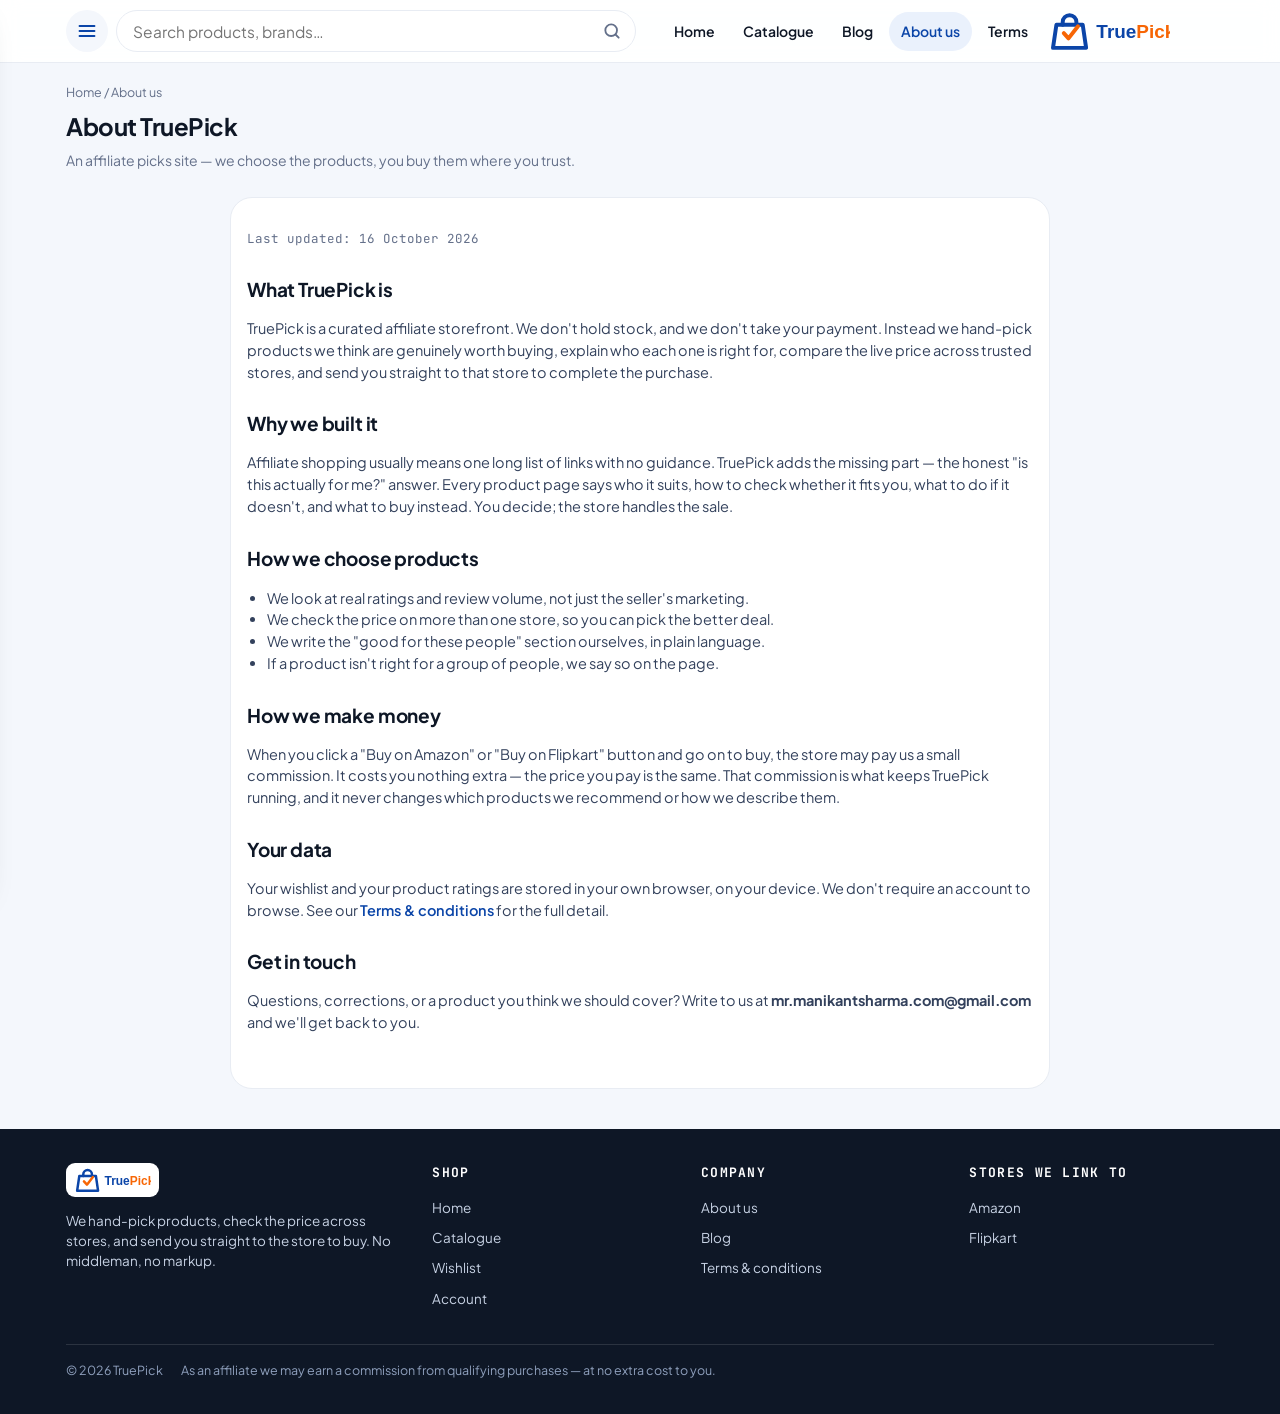
==== about.html @ bb583dd3 "TruePick storefront — home, catalogue, product pages (blocks/accordion, affiliate buttons, ratings)," ====
<!DOCTYPE html>
<html lang="en">
<head>
<meta charset="UTF-8">
<meta name="viewport" content="width=device-width, initial-scale=1">
<title>About us — TruePick</title>
<meta name="description" content="Who TruePick is, how we pick products, and how we make money.">
<link rel="icon" href="assets/img/logo.svg">
<link rel="preconnect" href="https://fonts.googleapis.com">
<link rel="preconnect" href="https://fonts.gstatic.com" crossorigin>
<link href="https://fonts.googleapis.com/css2?family=Plus+Jakarta+Sans:wght@400;500;600;700;800&family=JetBrains+Mono:wght@500&display=swap" rel="stylesheet">
<link rel="stylesheet" href="assets/css/styles.css">
</head>
<body>
<div id="tp-header"></div>
<div id="tp-drawer"></div>

<main>
  <div class="page-h">
    <div class="crumb"><a href="index.html">Home</a> / About us</div>
    <h1>About TruePick</h1>
    <p>An affiliate picks site — we choose the products, you buy them where you trust.</p>
  </div>
  <section class="section">
    <div class="doc">
      <p class="updated">Last updated: 16 October 2026</p>

      <h2>What TruePick is</h2>
      <p>TruePick is a curated affiliate storefront. We don't hold stock, and we don't take your payment. Instead we hand-pick products we think are genuinely worth buying, explain who each one is right for, compare the live price across trusted stores, and send you straight to that store to complete the purchase.</p>

      <h2>Why we built it</h2>
      <p>Affiliate shopping usually means one long list of links with no guidance. TruePick adds the missing part — the honest "is this actually for me?" answer. Every product page says who it suits, how to check whether it fits you, what to do if it doesn't, and what to buy instead. You decide; the store handles the sale.</p>

      <h2>How we choose products</h2>
      <ul>
        <li>We look at real ratings and review volume, not just the seller's marketing.</li>
        <li>We check the price on more than one store, so you can pick the better deal.</li>
        <li>We write the "good for these people" section ourselves, in plain language.</li>
        <li>If a product isn't right for a group of people, we say so on the page.</li>
      </ul>

      <h2>How we make money</h2>
      <p>When you click a "Buy on Amazon" or "Buy on Flipkart" button and go on to buy, the store may pay us a small commission. It costs you nothing extra — the price you pay is the same. That commission is what keeps TruePick running, and it never changes which products we recommend or how we describe them.</p>

      <h2>Your data</h2>
      <p>Your wishlist and your product ratings are stored in your own browser, on your device. We don't require an account to browse. See our <a href="terms.html" style="color:var(--blue);font-weight:600">Terms &amp; conditions</a> for the full detail.</p>

      <h2>Get in touch</h2>
      <p>Questions, corrections, or a product you think we should cover? Write to us at <b>mr.manikantsharma.com@gmail.com</b> and we'll get back to you.</p>
    </div>
  </section>
</main>

<div id="tp-footer"></div>

<script src="assets/js/app.js"></script>
<script src="assets/js/layout.js"></script>
<script>TP.mountLayout('about');</script>
</body>
</html>
---- assets/css/styles.css ----
/* TruePick — storefront styles. Brand tokens taken from the design board. */
:root{
  --blue:#0B45A8; --blue-2:#1E5AD1; --blue-50:#EAF1FC; --blue-100:#DCE7FA;
  --orange:#F76605; --orange-50:#FFF1E6; --yellow:#FFC93C;
  --ink:#0E1726; --muted:#64708A; --line:#E8ECF3; --bg:#fff; --soft:#F4F7FC;
  --ok:#0E9F6E; --danger:#E5484D;
  --r-sm:12px; --r:16px; --r-lg:22px; --r-xl:28px;
  --shadow:0 10px 30px -16px rgba(14,23,38,.28);
  --shadow-sm:0 2px 8px -3px rgba(14,23,38,.18);
  --f-body:'Plus Jakarta Sans',-apple-system,BlinkMacSystemFont,'Segoe UI',Roboto,sans-serif;
  --f-mono:'JetBrains Mono',ui-monospace,SFMono-Regular,monospace;
  --max:1180px;
}
*{box-sizing:border-box}
html,body{margin:0;padding:0}
body{
  font-family:var(--f-body);color:var(--ink);background:var(--soft);
  -webkit-font-smoothing:antialiased;line-height:1.5;font-size:15px;
}
a{color:inherit;text-decoration:none}
img{max-width:100%;display:block}
button,input,select,textarea{font-family:inherit;font-size:inherit}
button{cursor:pointer}
.container{max-width:var(--max);margin:0 auto;padding:0 16px}
.sr{position:absolute;width:1px;height:1px;overflow:hidden;clip:rect(0 0 0 0)}

/* ---------- Header ---------- */
.hdr{
  position:sticky;top:0;z-index:40;background:rgba(255,255,255,.92);
  backdrop-filter:saturate(1.4) blur(10px);border-bottom:1px solid var(--line);
}
.hdr-in{max-width:var(--max);margin:0 auto;padding:10px 16px;display:flex;align-items:center;gap:12px}
.icon-btn{
  width:42px;height:42px;flex:0 0 42px;border:0;background:var(--soft);border-radius:999px;
  color:var(--blue);display:grid;place-items:center;transition:.18s;
}
.icon-btn:hover{background:var(--blue-50)}
.icon-btn svg{width:20px;height:20px}
.brand{margin-left:auto;display:flex;align-items:center;gap:8px}
.brand img{height:38px;width:auto}
.hdr .nav-desk{display:none}
.hdr-spacer{flex:1}

/* search */
.search{position:relative;flex:1;max-width:520px;display:none}
.search.open{display:block}
.search input{
  width:100%;height:42px;border:1px solid var(--line);background:#fff;border-radius:999px;
  padding:0 44px 0 16px;outline:none;transition:.18s;
}
.search input:focus{border-color:var(--blue-2);box-shadow:0 0 0 4px var(--blue-50)}
.search svg{position:absolute;right:14px;top:11px;width:20px;height:20px;color:var(--muted)}
.search-results{
  position:absolute;top:50px;left:0;right:0;background:#fff;border:1px solid var(--line);
  border-radius:var(--r);box-shadow:var(--shadow);overflow:hidden;z-index:60;display:none;
}
.search-results.on{display:block}
.search-results a{display:flex;gap:10px;align-items:center;padding:10px 14px;border-bottom:1px solid var(--line)}
.search-results a:last-child{border-bottom:0}
.search-results a:hover{background:var(--soft)}
.search-results img{width:38px;height:38px;border-radius:10px;object-fit:cover;background:var(--soft)}
.search-results b{font-size:14px}
.search-results small{color:var(--muted);font-size:12px}

/* drawer */
.drawer-bg{position:fixed;inset:0;background:rgba(14,23,38,.45);z-index:80;opacity:0;pointer-events:none;transition:.2s}
.drawer-bg.on{opacity:1;pointer-events:auto}
.drawer{
  position:fixed;top:0;left:0;bottom:0;width:290px;max-width:84vw;background:#fff;z-index:90;
  transform:translateX(-102%);transition:transform .26s cubic-bezier(.4,0,.2,1);
  display:flex;flex-direction:column;box-shadow:var(--shadow);
}
.drawer.on{transform:none}
.drawer-h{padding:18px 18px 10px;display:flex;align-items:center;gap:10px;border-bottom:1px solid var(--line)}
.drawer-h img{height:32px}
.drawer nav{padding:8px;overflow:auto;flex:1}
.drawer nav a{
  display:flex;align-items:center;gap:12px;padding:13px 14px;border-radius:var(--r-sm);
  font-weight:600;color:var(--ink);
}
.drawer nav a:hover{background:var(--soft);color:var(--blue)}
.drawer nav a .dot{width:8px;height:8px;border-radius:50%;background:var(--orange);margin-left:auto}
.drawer nav .sep{height:1px;background:var(--line);margin:8px 6px}
.drawer nav .lbl{font-size:11px;letter-spacing:.14em;text-transform:uppercase;color:var(--muted);padding:14px 14px 6px;font-family:var(--f-mono)}
.drawer-f{padding:14px 18px;border-top:1px solid var(--line);color:var(--muted);font-size:12px}

/* ---------- Page shell ---------- */
main{padding-bottom:96px}
.page-h{max-width:var(--max);margin:0 auto;padding:20px 16px 4px}
.crumb{font-size:12.5px;color:var(--muted);margin-bottom:6px}
.crumb a:hover{color:var(--blue)}
.page-h h1{margin:0;font-size:24px;letter-spacing:-.02em}
.page-h p{margin:6px 0 0;color:var(--muted);font-size:14px}

/* ---------- Banner carousel ---------- */
.banners{max-width:var(--max);margin:14px auto 0;padding:0 16px}
.rail{display:flex;gap:14px;overflow-x:auto;scroll-snap-type:x mandatory;padding-bottom:6px;scrollbar-width:none}
.rail::-webkit-scrollbar{display:none}
.banner{
  position:relative;flex:0 0 86%;max-width:620px;scroll-snap-align:center;
  border-radius:var(--r-lg);overflow:hidden;min-height:172px;color:#fff;display:flex;
  box-shadow:var(--shadow);
}
.banner .bimg{position:absolute;inset:0;object-fit:cover;width:100%;height:100%}
.banner .shade{position:absolute;inset:0;background:linear-gradient(90deg,rgba(6,26,64,.86) 0%,rgba(6,26,64,.55) 52%,rgba(6,26,64,.15) 100%)}
.banner .bin{position:relative;padding:20px 22px;display:flex;flex-direction:column;justify-content:center;gap:8px;max-width:74%}
.banner .tag{align-self:flex-start;background:var(--yellow);color:var(--ink);font-weight:800;font-size:11px;letter-spacing:.06em;text-transform:uppercase;padding:4px 10px;border-radius:999px}
.banner h3{margin:0;font-size:21px;line-height:1.2;letter-spacing:-.02em}
.banner p{margin:0;font-size:13.5px;opacity:.92}
.banner .cta{align-self:flex-start;margin-top:4px;background:var(--orange);color:#fff;font-weight:700;font-size:13px;padding:9px 16px;border-radius:999px;display:inline-flex;gap:6px;align-items:center}
.banner:hover .cta{background:#e35c04}

/* ---------- Categories ---------- */
.cats{max-width:var(--max);margin:18px auto 0;padding:0 16px}
.sec-h{display:flex;align-items:baseline;gap:10px;margin:0 0 12px}
.sec-h h2{margin:0;font-size:18px;letter-spacing:-.02em}
.sec-h a{margin-left:auto;color:var(--blue);font-weight:700;font-size:13px}
.chips{display:flex;gap:10px;overflow-x:auto;padding-bottom:6px;scrollbar-width:none}
.chips::-webkit-scrollbar{display:none}
.chip{
  flex:0 0 auto;display:flex;flex-direction:column;align-items:center;gap:8px;width:76px;
  background:#fff;border:1px solid var(--line);border-radius:var(--r);padding:12px 6px;
  transition:.16s;font-weight:600;font-size:11.5px;text-align:center;
}
.chip:hover{border-color:var(--blue-100);box-shadow:var(--shadow-sm);transform:translateY(-2px)}
.chip .ic{width:40px;height:40px;border-radius:12px;background:var(--blue-50);display:grid;place-items:center;color:var(--blue);font-size:20px}

/* ---------- Product grid ---------- */
.section{max-width:var(--max);margin:22px auto 0;padding:0 16px}
.grid{display:grid;grid-template-columns:repeat(2,1fr);gap:14px}
.card{
  background:#fff;border:1px solid var(--line);border-radius:var(--r);overflow:hidden;
  display:flex;flex-direction:column;transition:.18s;position:relative;
}
.card:hover{box-shadow:var(--shadow);transform:translateY(-3px);border-color:var(--blue-100)}
.card .thumb{position:relative;aspect-ratio:1/1;background:var(--soft);overflow:hidden}
.card .thumb img{width:100%;height:100%;object-fit:cover}
.badge{
  position:absolute;top:10px;left:10px;background:var(--ink);color:#fff;font-size:10.5px;
  font-weight:800;letter-spacing:.05em;text-transform:uppercase;padding:4px 9px;border-radius:999px;
}
.badge.orange{background:var(--orange)} .badge.blue{background:var(--blue)} .badge.yellow{background:var(--yellow);color:var(--ink)}
.fav{
  position:absolute;top:8px;right:8px;width:34px;height:34px;border:0;border-radius:999px;
  background:rgba(255,255,255,.9);display:grid;place-items:center;color:var(--muted);box-shadow:var(--shadow-sm);
}
.fav.on{color:var(--orange)}
.fav svg{width:18px;height:18px}
.card .body{padding:12px;display:flex;flex-direction:column;gap:6px;flex:1}
.card .cat{font-size:11px;color:var(--muted);text-transform:uppercase;letter-spacing:.06em;font-family:var(--f-mono)}
.card .name{font-size:14px;font-weight:700;line-height:1.3;display:-webkit-box;-webkit-line-clamp:2;-webkit-box-orient:vertical;overflow:hidden}
.card .price{display:flex;align-items:baseline;gap:8px;margin-top:auto}
.card .price b{font-size:16px}
.card .price s{color:var(--muted);font-size:12.5px}
.card .price .off{color:var(--ok);font-weight:700;font-size:12px}
.stars{display:inline-flex;align-items:center;gap:4px;font-size:12px;color:var(--muted)}
.stars .st{color:var(--yellow);letter-spacing:-1px}
.stars b{color:var(--ink);font-weight:700}

/* ---------- Buttons ---------- */
.btn{
  display:inline-flex;align-items:center;justify-content:center;gap:8px;border:0;border-radius:999px;
  padding:12px 20px;font-weight:700;font-size:14px;transition:.16s;
}
.btn-primary{background:var(--blue);color:#fff}
.btn-primary:hover{background:#0a3c90}
.btn-orange{background:var(--orange);color:#fff}
.btn-orange:hover{background:#e35c04}
.btn-ghost{background:var(--soft);color:var(--ink);border:1px solid var(--line)}
.btn-ghost:hover{background:var(--blue-50)}
.btn-block{width:100%}

/* ---------- Affiliate buttons (image + text) ---------- */
.buy-row{display:flex;flex-direction:column;gap:10px}
.aff{
  display:flex;align-items:center;gap:12px;border-radius:14px;padding:12px 14px;
  border:1.5px solid var(--line);background:#fff;font-weight:700;transition:.16s;
}
.aff:hover{transform:translateY(-2px);box-shadow:var(--shadow)}
.aff .logo{width:40px;height:40px;flex:0 0 40px;border-radius:10px;display:grid;place-items:center;overflow:hidden;background:var(--soft)}
.aff .logo img{width:100%;height:100%;object-fit:contain}
.aff .txt{display:flex;flex-direction:column;line-height:1.25}
.aff .txt small{font-weight:600;color:var(--muted);font-size:11.5px}
.aff .go{margin-left:auto;color:var(--muted)}

/* ---------- Product detail ---------- */
.pdp{max-width:var(--max);margin:0 auto;padding:16px}
.pdp-top{display:grid;grid-template-columns:1fr;gap:20px}
.gallery{background:#fff;border:1px solid var(--line);border-radius:var(--r-lg);overflow:hidden}
.gallery .main{aspect-ratio:1/1;background:var(--soft)}
.gallery .main img{width:100%;height:100%;object-fit:cover}
.gallery .thumbs{display:flex;gap:8px;padding:10px}
.gallery .thumbs img{width:58px;height:58px;border-radius:10px;object-fit:cover;border:1.5px solid var(--line);cursor:pointer}
.gallery .thumbs img.on{border-color:var(--blue)}
.pdp-info h1{margin:6px 0 4px;font-size:23px;letter-spacing:-.02em}
.pdp-info .brandline{font-size:12.5px;color:var(--muted);font-family:var(--f-mono);text-transform:uppercase;letter-spacing:.06em}
.pdp-price{display:flex;align-items:baseline;gap:10px;margin:10px 0}
.pdp-price b{font-size:27px;letter-spacing:-.02em}
.pdp-price s{color:var(--muted)}
.pdp-price .off{color:var(--ok);font-weight:800}
.pdp-desc{color:#33415c;font-size:14.5px;margin:12px 0}
.trust{display:flex;gap:14px;flex-wrap:wrap;margin:14px 0;color:var(--muted);font-size:12.5px}
.trust span{display:inline-flex;gap:6px;align-items:center}
.trust svg{width:16px;height:16px;color:var(--blue)}

/* blocks */
.block{background:#fff;border:1px solid var(--line);border-radius:var(--r);margin:14px 0;overflow:hidden}
.block-h{padding:15px 16px;display:flex;align-items:center;gap:10px}
.block-h .ic{width:34px;height:34px;border-radius:10px;background:var(--blue-50);color:var(--blue);display:grid;place-items:center;flex:0 0 34px}
.block-h h3{margin:0;font-size:15.5px;letter-spacing:-.01em}
.block-h p{margin:2px 0 0;color:var(--muted);font-size:12.5px}
.block-b{padding:0 16px 16px}
.goodfor{display:flex;flex-direction:column;gap:9px}
.goodfor li{display:flex;gap:9px;align-items:flex-start;font-size:14px;color:#33415c}
.goodfor li .tick{color:var(--ok);flex:0 0 auto;margin-top:2px}
.acc{border-top:1px solid var(--line)}
.acc:first-child{border-top:0}
.acc-q{
  width:100%;text-align:left;background:none;border:0;padding:15px 4px;display:flex;gap:12px;
  align-items:center;font-weight:700;font-size:14.5px;color:var(--ink);
}
.acc-q .plus{
  margin-left:auto;width:28px;height:28px;flex:0 0 28px;border-radius:999px;background:var(--blue-50);
  color:var(--blue);display:grid;place-items:center;font-size:18px;font-weight:800;transition:.2s;
}
.acc.open .acc-q .plus{transform:rotate(45deg);background:var(--orange);color:#fff}
.acc-a{max-height:0;overflow:hidden;transition:max-height .28s ease;color:#33415c;font-size:14px}
.acc.open .acc-a{max-height:640px}
.acc-a .in{padding:0 4px 16px}
.pill-list{display:flex;flex-wrap:wrap;gap:8px}
.pill{background:var(--soft);border:1px solid var(--line);border-radius:999px;padding:6px 12px;font-size:12.5px;font-weight:600}
.pill.alt:hover{background:var(--blue-50);border-color:var(--blue-100);color:var(--blue)}
.callout{background:var(--orange-50);border:1px solid #ffd9bd;border-radius:12px;padding:12px 14px;font-size:13.5px;color:#7a3a08;display:flex;gap:10px}
.callout.blue{background:var(--blue-50);border-color:var(--blue-100);color:#0a3578}

/* rating widget */
.rate-box{display:flex;align-items:center;gap:14px;flex-wrap:wrap}
.rate-stars{display:flex;gap:4px}
.rate-stars button{background:none;border:0;font-size:26px;color:#d7dde8;line-height:1}
.rate-stars button.on{color:var(--yellow)}
.rate-box .txt{font-size:13px;color:var(--muted)}

/* ---------- Blog ---------- */
.blog-grid{display:grid;grid-template-columns:1fr;gap:16px}
.post{background:#fff;border:1px solid var(--line);border-radius:var(--r-lg);overflow:hidden;display:flex;flex-direction:column}
.post .cover{aspect-ratio:16/9;background:var(--soft)}
.post .cover img{width:100%;height:100%;object-fit:cover}
.post .pb{padding:16px;display:flex;flex-direction:column;gap:8px}
.post h3{margin:0;font-size:17px;letter-spacing:-.01em}
.post p{margin:0;color:var(--muted);font-size:13.5px}
.post .meta{font-size:12px;color:var(--muted);font-family:var(--f-mono)}
.reader{background:#fff;border:1px solid var(--line);border-radius:var(--r-lg);padding:18px;max-width:760px;margin:0 auto}
.reader h1{margin:6px 0 4px;font-size:24px;letter-spacing:-.02em}
.reader .meta{color:var(--muted);font-size:12.5px;font-family:var(--f-mono);margin-bottom:12px}
.reader .prose p{margin:0 0 14px;font-size:16px;color:#2b3852;line-height:1.7}
.listen{
  display:inline-flex;align-items:center;gap:10px;background:var(--blue);color:#fff;border:0;
  border-radius:999px;padding:10px 16px;font-weight:700;font-size:13.5px;margin-bottom:16px;
}
.listen.on{background:var(--orange)}
.listen .dot{width:9px;height:9px;border-radius:50%;background:#fff}
.listen.on .dot{animation:pulse 1s infinite}
@keyframes pulse{0%,100%{opacity:1}50%{opacity:.25}}

/* ---------- Static pages ---------- */
.doc{max-width:820px;margin:0 auto;padding:20px 16px 40px;background:#fff;border:1px solid var(--line);border-radius:var(--r-lg)}
.doc h2{font-size:19px;margin:26px 0 8px;letter-spacing:-.01em}
.doc h2:first-child{margin-top:0}
.doc p,.doc li{color:#33415c;font-size:14.5px}
.doc ul{padding-left:20px}
.doc .updated{font-size:12.5px;color:var(--muted);font-family:var(--f-mono)}

/* ---------- Footer ---------- */
footer.site{background:var(--ink);color:#c7d2e4;margin-top:40px}
footer.site .fin{max-width:var(--max);margin:0 auto;padding:34px 16px 90px;display:grid;gap:24px}
footer.site h4{color:#fff;font-size:13px;letter-spacing:.1em;text-transform:uppercase;margin:0 0 10px;font-family:var(--f-mono)}
footer.site a{display:block;padding:5px 0;font-size:13.5px;color:#c7d2e4}
footer.site a:hover{color:#fff}
footer.site .brandline{display:flex;align-items:center;gap:10px;margin-bottom:10px}
footer.site .brandline img{height:34px;background:#fff;padding:5px 8px;border-radius:9px}
footer.site .legal{border-top:1px solid rgba(255,255,255,.12);margin-top:6px;padding-top:16px;font-size:12.5px;color:#8fa0bd;display:flex;flex-wrap:wrap;gap:8px 18px}

/* ---------- Bottom tabs ---------- */
.tabs{
  position:fixed;left:0;right:0;bottom:0;z-index:45;background:rgba(255,255,255,.96);
  backdrop-filter:blur(10px);border-top:1px solid var(--line);display:flex;padding:6px 4px calc(6px + env(safe-area-inset-bottom));
}
.tabs a{flex:1;display:flex;flex-direction:column;align-items:center;gap:3px;padding:6px 0;color:var(--muted);font-size:10.5px;font-weight:700}
.tabs a svg{width:22px;height:22px}
.tabs a.on{color:var(--blue)}
.tabs a.on .tickmark{position:absolute}
.tabs .cnt{position:absolute;transform:translate(12px,-8px);background:var(--orange);color:#fff;font-size:9.5px;border-radius:999px;padding:1px 5px}

/* toast */
.toast{position:fixed;left:50%;bottom:96px;transform:translateX(-50%) translateY(20px);background:var(--ink);color:#fff;padding:11px 18px;border-radius:999px;font-size:13.5px;font-weight:600;opacity:0;pointer-events:none;transition:.25s;z-index:120}
.toast.on{opacity:1;transform:translateX(-50%)}

/* empty */
.empty{text-align:center;padding:48px 16px;color:var(--muted)}
.empty .ic{font-size:40px;margin-bottom:8px}

/* ---------- Responsive ---------- */
@media(min-width:760px){
  body{font-size:15.5px}
  .grid{grid-template-columns:repeat(3,1fr)}
  .blog-grid{grid-template-columns:repeat(2,1fr)}
  .banner{flex-basis:60%}
  .hdr .nav-desk{display:flex;gap:4px;margin-left:18px}
  .hdr .nav-desk a{padding:9px 12px;border-radius:999px;font-weight:600;font-size:14px;color:var(--ink)}
  .hdr .nav-desk a:hover{background:var(--soft);color:var(--blue)}
  .hdr .nav-desk a.on{color:var(--blue);background:var(--blue-50)}
  .brand{margin-left:0;order:3}
  .hdr-in{gap:8px}
  .tabs{display:none}
  footer.site .fin{padding-bottom:34px}
  main{padding-bottom:0}
  .pdp-top{grid-template-columns:minmax(0,1fr) minmax(0,1.05fr)}
  .search{display:block}
}
@media(min-width:1024px){
  .grid{grid-template-columns:repeat(4,1fr)}
  footer.site .fin{grid-template-columns:1.4fr 1fr 1fr 1fr}
}

/* layout extras */
@media(min-width:760px){ .hdr [data-search]{display:none} .brand{order:0;margin-left:0} .nav-desk{margin-left:8px} .hdr-spacer{display:none} }
.drawer .icon-btn[data-close]{margin-left:auto;width:36px;height:36px;flex:0 0 36px}
.pdp .buy-row{margin-top:6px}
.sec-title{max-width:var(--max);margin:24px auto 0;padding:0 16px}
.sticky-buy{position:sticky;bottom:80px}

/* icon sizing inside content blocks */
.block-h .ic svg{width:20px;height:20px}
.callout svg{width:22px;height:22px;flex:0 0 22px;margin-top:1px}
.goodfor li .tick svg{width:17px;height:17px}
.pill svg{width:14px;height:14px}
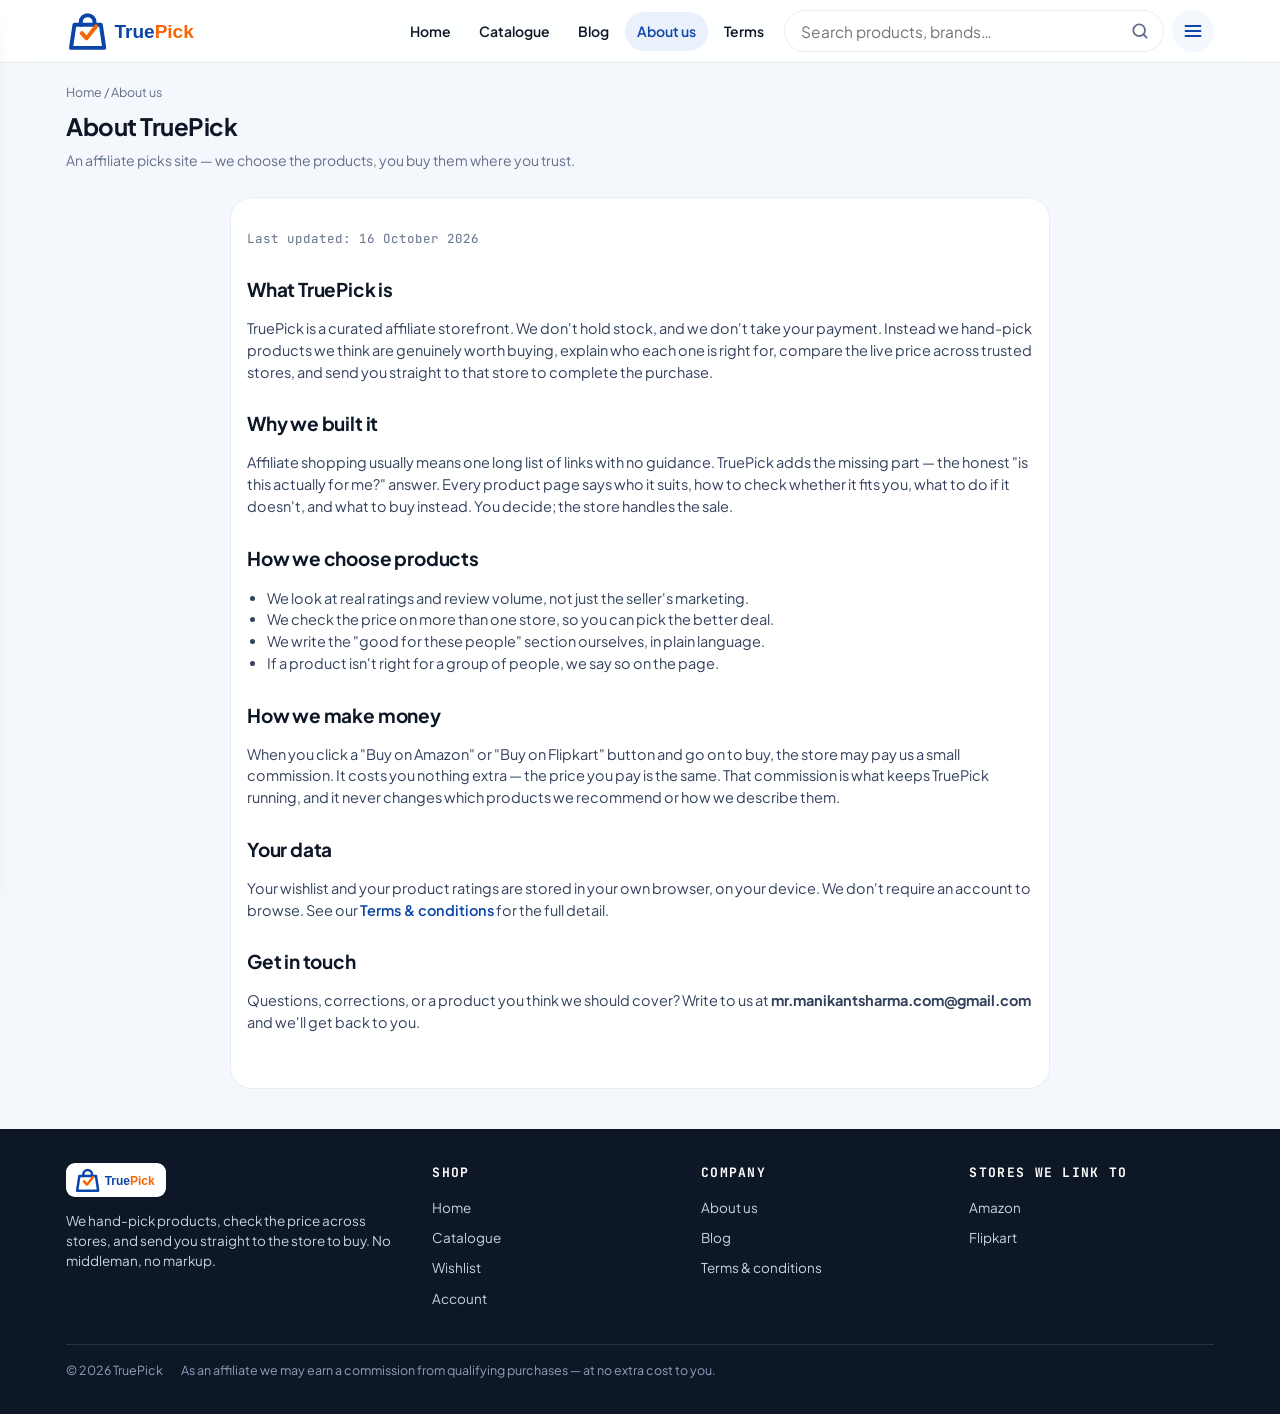
==== commit f49269f2: "Audit fixes + new categories. Adds Kitchen / Home Appliances / Mobile Accessories / TV & Accessories" ====
--- a/about.html
+++ b/about.html
@@ -53,6 +53,7 @@
 
 <div id="tp-footer"></div>
 
+<script src="assets/js/config.js"></script>
 <script src="assets/js/app.js"></script>
 <script src="assets/js/layout.js"></script>
 <script>TP.mountLayout('about');</script>
--- a/assets/css/styles.css
+++ b/assets/css/styles.css
@@ -334,3 +334,48 @@
 .callout svg{width:22px;height:22px;flex:0 0 22px;margin-top:1px}
 .goodfor li .tick svg{width:17px;height:17px}
 .pill svg{width:14px;height:14px}
+
+/* header: logo on the LEFT (was on the right); menu + search moved to the right */
+.brand{margin-left:0}
+.hdr-gap{flex:1 1 0;min-width:0}
+.hdr-in .search{flex:0 1 360px}
+@media(min-width:760px){ .hdr .nav-desk{margin-left:0} .hdr-in .search{flex:0 1 380px} }
+
+/* icon sizing + accordion control */
+.chip .ic svg{width:22px;height:22px}
+.btn svg{width:18px;height:18px;flex:0 0 18px}
+.empty .ic{color:var(--blue)}
+.empty .ic svg{width:46px;height:46px}
+.acc-q .plus svg{width:15px;height:15px}
+.menu a svg{width:20px;height:20px;flex:0 0 20px;color:var(--blue)}
+.side a.nav svg{width:18px;height:18px;flex:0 0 18px}
+.trust svg{width:16px;height:16px}
+
+/* ---------- catalogue filters ---------- */
+.toolbar{margin-left:auto;display:flex;gap:8px;align-items:center;flex-wrap:wrap}
+.fpanel{background:#fff;border:1px solid var(--line);border-radius:var(--r);padding:16px;margin-bottom:14px;display:grid;gap:18px;grid-template-columns:1fr}
+@media(min-width:760px){.fpanel{grid-template-columns:repeat(4,minmax(0,1fr));align-items:start}.fpanel .btn-block{grid-column:1/-1}}
+.fgroup h4{margin:0 0 8px;font-size:11.5px;letter-spacing:.08em;text-transform:uppercase;color:var(--muted);font-family:var(--f-mono);font-weight:500}
+.frow{display:flex;align-items:center;gap:8px}
+.frow input{flex:1;min-width:0;border:1px solid var(--line);border-radius:10px;padding:9px 11px;outline:none;background:#fff}
+.frow input:focus{border-color:var(--blue-2);box-shadow:0 0 0 3px var(--blue-50)}
+.frow .dash{color:var(--muted)}
+.quick{display:flex;flex-wrap:wrap;gap:7px;margin-top:9px}
+.qbtn{background:#fff;border:1px solid var(--line);border-radius:999px;padding:6px 12px;font-size:12.5px;font-weight:600;color:var(--ink);transition:.15s}
+.qbtn:hover{border-color:var(--blue-100);color:var(--blue)}
+.qbtn.on{background:var(--blue);border-color:var(--blue);color:#fff}
+.active{display:flex;flex-wrap:wrap;gap:8px;margin:0 0 12px;align-items:center}
+.achip{display:inline-flex;align-items:center;gap:7px;background:var(--blue-50);border:1px solid var(--blue-100);color:var(--blue);border-radius:999px;padding:5px 11px;font-size:12.5px;font-weight:600}
+.achip button{border:0;background:none;color:inherit;font-size:16px;line-height:1;cursor:pointer;padding:0}
+.fcount{background:var(--orange);color:#fff;border-radius:999px;font-size:11px;font-weight:800;padding:1px 7px;margin-left:6px}
+.btn-sm{padding:8px 13px;font-size:13px;border-radius:10px;gap:7px}
+.btn-sm svg{width:16px;height:16px}
+#sort{padding:9px 13px;font-weight:700;font-size:13px;border-radius:10px;cursor:pointer}
+
+/* ---------- accessibility + polish (audit fixes) ---------- */
+:focus-visible{outline:3px solid var(--blue-2);outline-offset:2px;border-radius:8px}
+.card:focus-visible,.chip:focus-visible,.qbtn:focus-visible{outline-offset:3px}
+.fav{width:40px;height:40px}
+@media (prefers-reduced-motion: reduce){
+  *,*::before,*::after{animation-duration:.001ms !important;animation-iteration-count:1 !important;transition-duration:.001ms !important;scroll-behavior:auto !important}
+}
